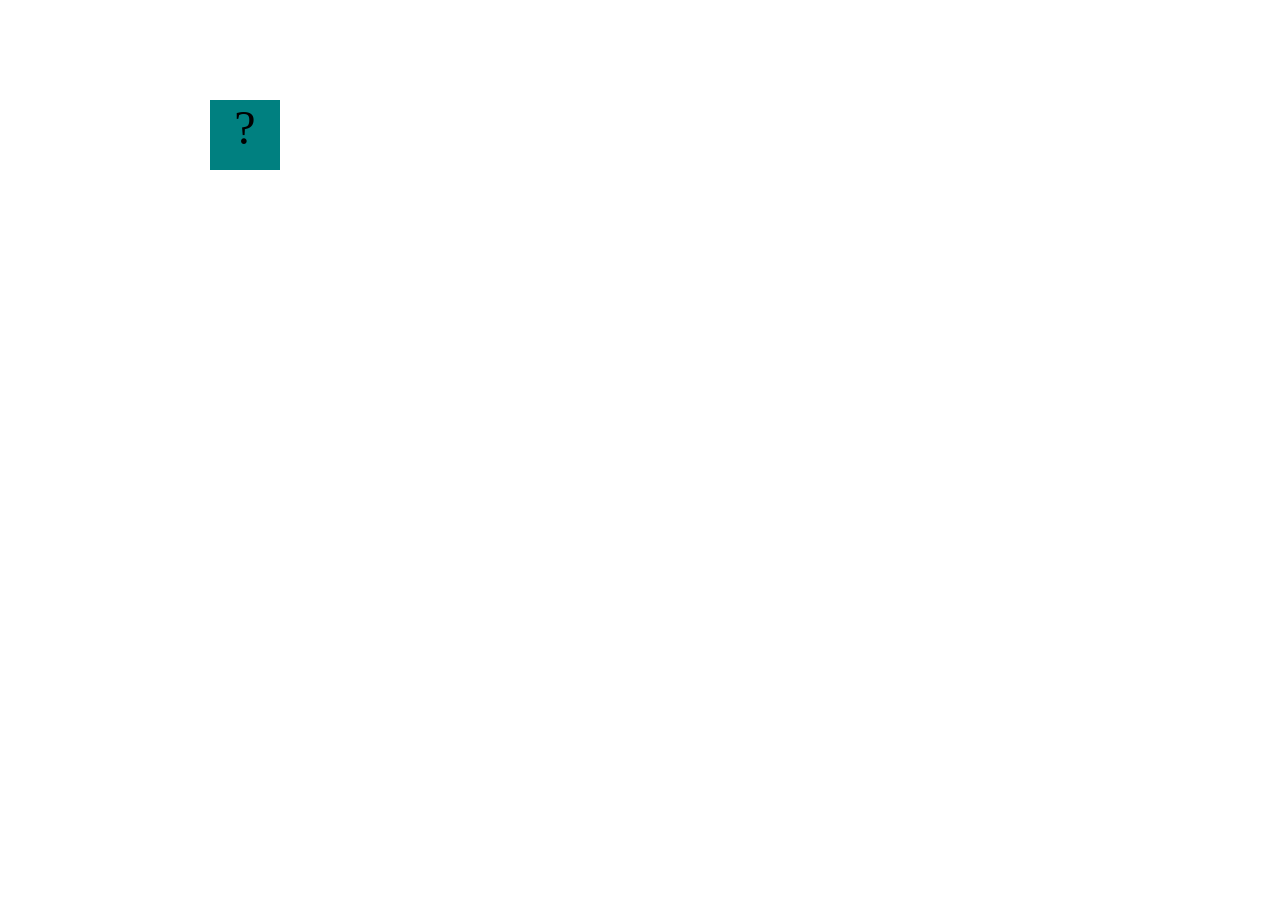
==== fsd-projects/bouncing-box/index.html @ 3c217164 "bouncing-box" ====
<!DOCTYPE html>
<html>
  <head>
    <meta charset="utf-8" />
    <title>Bouncing Box</title>
    <script src="jquery.min.js"></script>
    <style>
      .box {
        width: 70px;
        height: 70px;
        background-color: teal;
        font-size: 300%;
        text-align: center;
        user-select: none;
        display: block;
        position: absolute;
        top: 100px;
        /* Change me! */
        left: 0px;
      }

      .board {
        height: 100vh;
      }
    </style>
    <!-- 	<script src="//cdnjs.cloudflare.com/ajax/libs/jquery/2.1.1/jquery.min.js"></script> -->
  </head>

  <body class="board">
    <!-- HTML for the box -->
    <div class="box">?</div>

    <script>
      (function () {
        "use strict";
        /* global jQuery */

        //////////////////////////////////////////////////////////////////
        /////////////////// SETUP DO NOT DELETE //////////////////////////
        //////////////////////////////////////////////////////////////////

        var box = jQuery(".box"); // reference to the HTML .box element
        var board = jQuery(".board"); // reference to the HTML .board element
        var boardWidth = board.width(); // the maximum X-Coordinate of the screen

        // update the boardWidth variable when the window is resized
        jQuery(window).on("resize", function () {
          boardWidth = board.width();
        });

        // Every 50 milliseconds, call the update Function (see below)
        setInterval(update, 50);

        // Every time the box is clicked, call the handleBoxClick Function (see below)
        box.on("click", handleBoxClick);

        // moves the Box to a new position on the screen along the X-Axis
        function moveBoxTo(newPositionX) {
          box.css("left", newPositionX);
        }

        // changes the text displayed on the Box
        function changeBoxText(newText) {
          box.text(newText);
        }

        //////////////////////////////////////////////////////////////////
        /////////////////// YOUR CODE BELOW HERE /////////////////////////
        //////////////////////////////////////////////////////////////////

        // TODO 2 - Variable declarations
var positionX = 0;




        /**
         * This Function will be called 20 times/second.
         * Each time it is called, it should move the Box to a new location.
         * If the box drifts off the screen, turn it around!
         */
        function update() {
 moveBoxTo(positionX)
        positionX += 10

          
        }

        /**
         * This Function will be called each time the box is clicked.
         * Each time it is called, it should perform each of the following actions:
         * - increase the points total
         * - increase the speed
         * - move the box to the left side of the screen.
         */
        function handleBoxClick(positionX = 0) {
changeBoxText(0)



        }


        
      })();
    </script>
  </body>
</html>
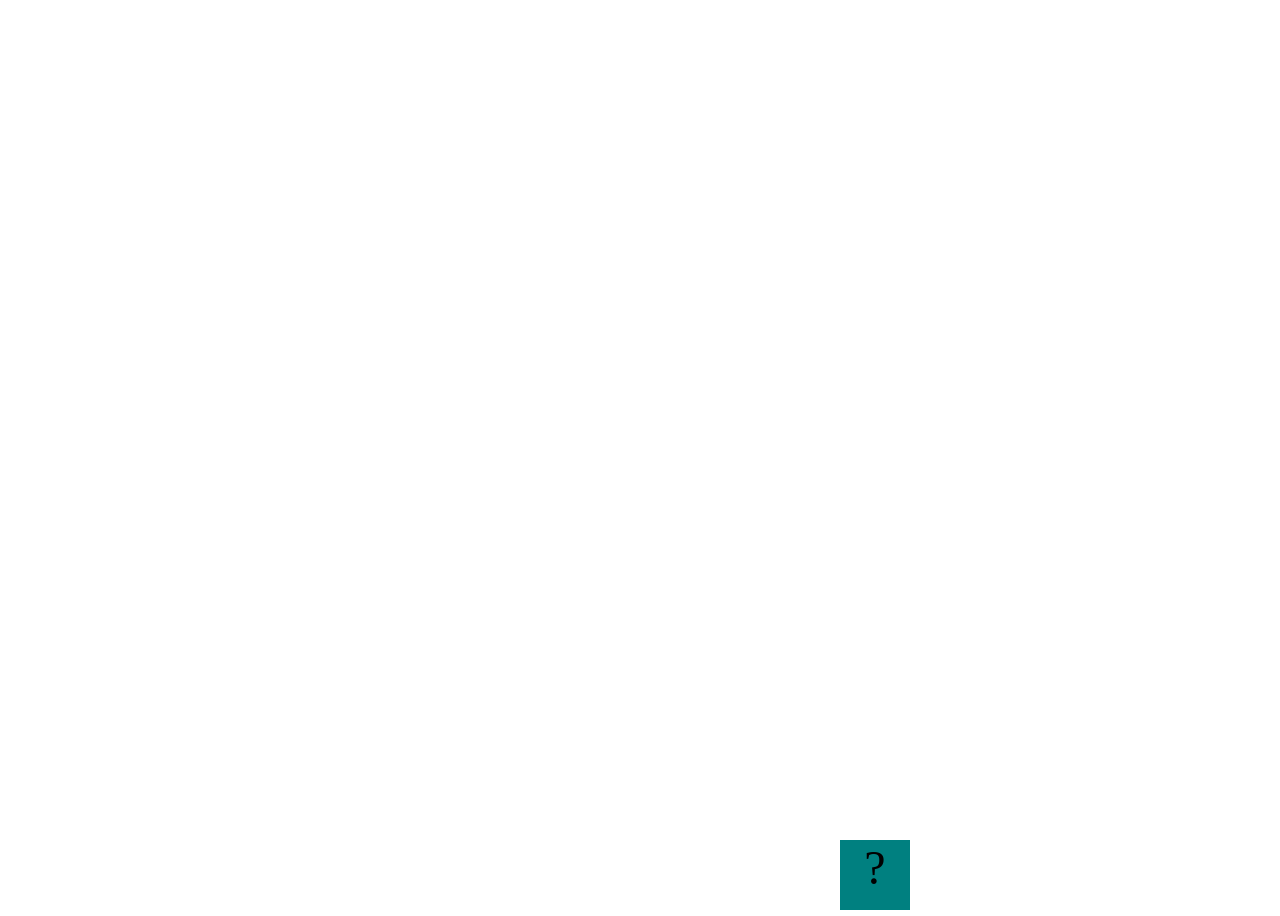
==== commit 28a4cdf3: "bouncing box unfinshed" ====
--- a/fsd-projects/bouncing-box/index.html
+++ b/fsd-projects/bouncing-box/index.html
@@ -55,8 +55,10 @@
         box.on("click", handleBoxClick);
 
         // moves the Box to a new position on the screen along the X-Axis
-        function moveBoxTo(newPositionX) {
+        function moveBoxTo(newPositionX, newPositionY) {
           box.css("left", newPositionX);
+          box.css("top", newPositionY);
+
         }
 
         // changes the text displayed on the Box
@@ -70,19 +72,31 @@
 
         // TODO 2 - Variable declarations
 var positionX = 0;
-
-
-
-
+var points = 0;
+var speedX = 35;
+var positionY = 0;
+var speedY = 40;
+var boardHeight = jQuery(window).height();
+var randNum = Math.random() * 100;
         /**
          * This Function will be called 20 times/second.
          * Each time it is called, it should move the Box to a new location.
          * If the box drifts off the screen, turn it around!
          */
         function update() {
- moveBoxTo(positionX)
-        positionX += 10
-
+ moveBoxTo(positionX, positionY);
+        positionX += speedY;
+if (positionX >= boardWidth){
+  speedX *= -1
+}else if (positionX <= 0){
+  speedX *= -1
+}
+positionY += speedY;
+if (positionY >= boardWidth){
+  speedY *= -1
+}else if (positionY <= 0){
+  speedY *= -1
+}
           
         }
 
@@ -93,8 +107,14 @@
          * - increase the speed
          * - move the box to the left side of the screen.
          */
-        function handleBoxClick(positionX = 0) {
-changeBoxText(0)
+        function handleBoxClick() {
+         positionX = 0;
+         speedX += 3
+         speedX = 3 * points + 10;
+          positionY = 0;
+         speedY += 3
+         speedY = 3 * points + 10;
+changeBoxText(points++)
 
 
 
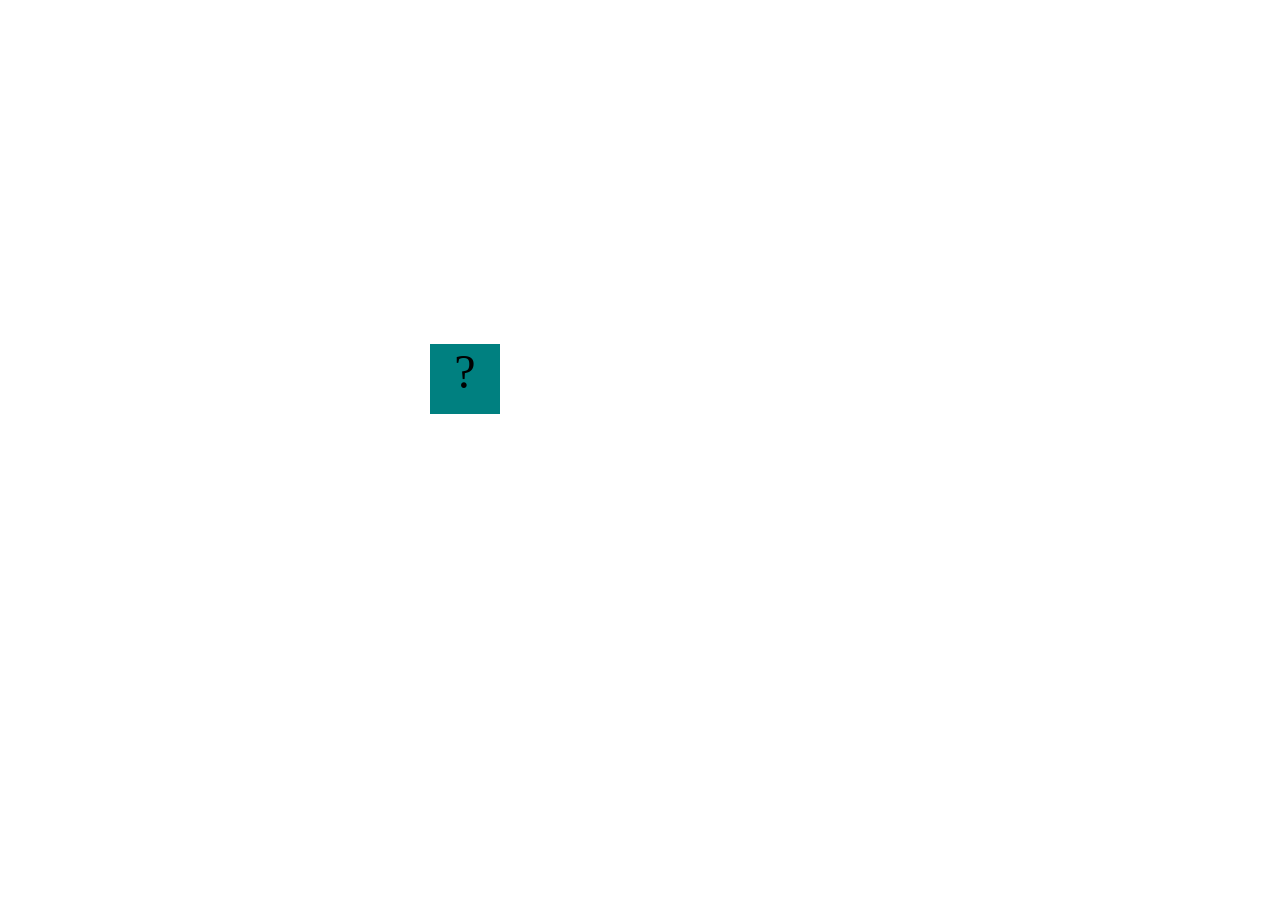
==== commit c6229e4c: "unfinished bouncing box" ====
--- a/fsd-projects/bouncing-box/index.html
+++ b/fsd-projects/bouncing-box/index.html
@@ -21,6 +21,8 @@
 
       .board {
         height: 100vh;
+        width: 93.5vh;
+        overflow: hidden;
       }
     </style>
     <!-- 	<script src="//cdnjs.cloudflare.com/ajax/libs/jquery/2.1.1/jquery.min.js"></script> -->
@@ -42,10 +44,11 @@
         var box = jQuery(".box"); // reference to the HTML .box element
         var board = jQuery(".board"); // reference to the HTML .board element
         var boardWidth = board.width(); // the maximum X-Coordinate of the screen
-
-        // update the boardWidth variable when the window is resized
+        var boardHeight = board.height();
+       // update the boardWidth variable when the window is resized
         jQuery(window).on("resize", function () {
           boardWidth = board.width();
+          boardHeight = jQuery(window).height;
         });
 
         // Every 50 milliseconds, call the update Function (see below)
@@ -72,12 +75,13 @@
 
         // TODO 2 - Variable declarations
 var positionX = 0;
-var points = 0;
-var speedX = 35;
+var points = 1;
+var speedX = 10;
 var positionY = 0;
-var speedY = 40;
+var speedY = 8;
 var boardHeight = jQuery(window).height();
 var randNum = Math.random() * 100;
+var interval = setInterval(update, 50);
         /**
          * This Function will be called 20 times/second.
          * Each time it is called, it should move the Box to a new location.
@@ -85,7 +89,7 @@
          */
         function update() {
  moveBoxTo(positionX, positionY);
-        positionX += speedY;
+        positionX += speedX;
 if (positionX >= boardWidth){
   speedX *= -1
 }else if (positionX <= 0){
@@ -108,18 +112,20 @@
          * - move the box to the left side of the screen.
          */
         function handleBoxClick() {
-         positionX = 0;
-         speedX += 3
-         speedX = 3 * points + 10;
-          positionY = 0;
-         speedY += 3
-         speedY = 3 * points + 10;
+         positionX = Math.random() * boardWidth;
+         speedX += 2
+         speedX = 2 * points + 10;
+          positionY = Math.random() * boardHeight;
+         speedY += 1
+         speedY = 1 * points + 10;
 changeBoxText(points++)
 
 
 
         }
-
+function endGame() {
+  clearInterval(interval);
+}
 
         
       })();
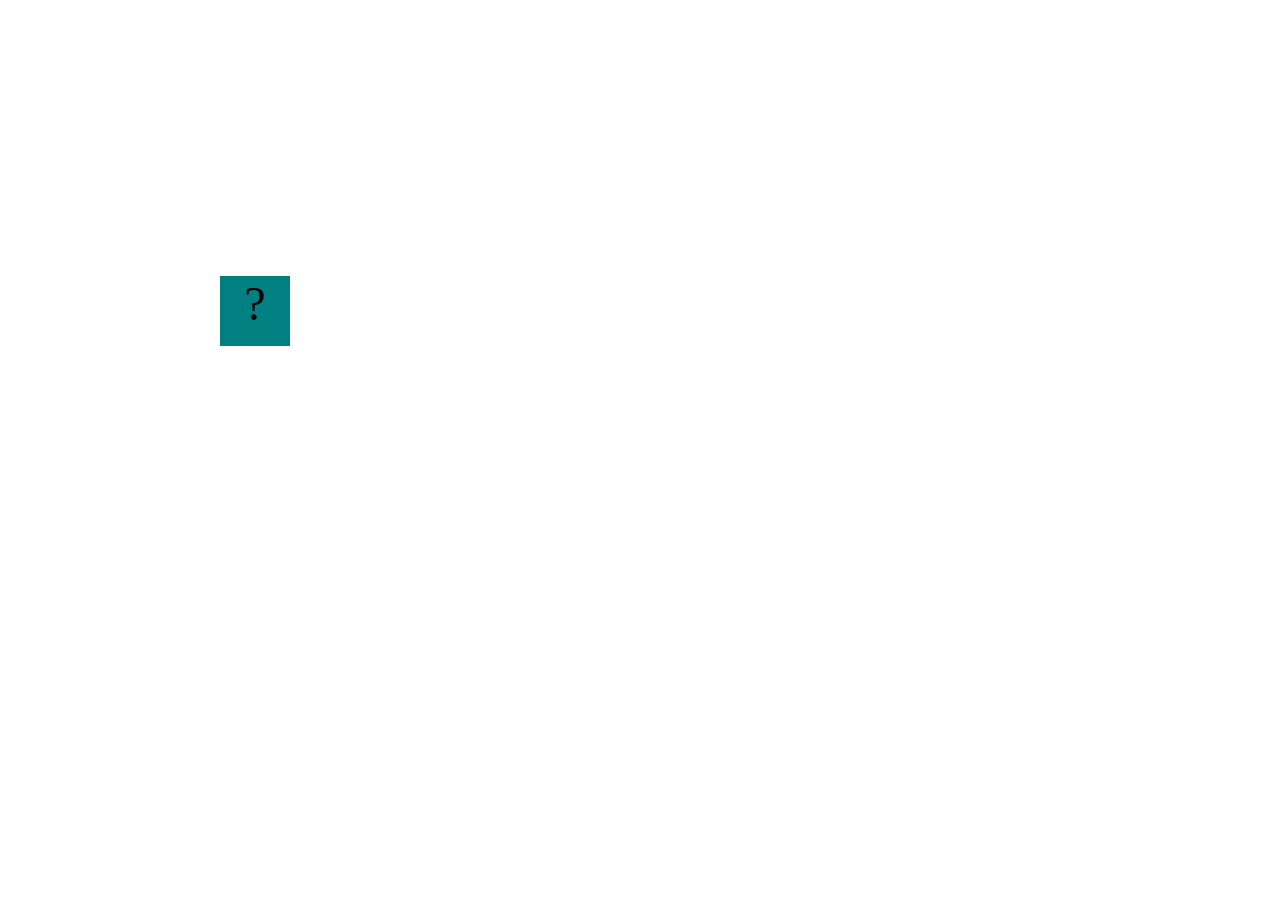
==== commit adc091dc: "circlelarity day 2, unfinished" ====
--- a/fsd-projects/bouncing-box/index.html
+++ b/fsd-projects/bouncing-box/index.html
@@ -21,7 +21,6 @@
 
       .board {
         height: 100vh;
-        width: 93.5vh;
         overflow: hidden;
       }
     </style>
@@ -44,11 +43,11 @@
         var box = jQuery(".box"); // reference to the HTML .box element
         var board = jQuery(".board"); // reference to the HTML .board element
         var boardWidth = board.width(); // the maximum X-Coordinate of the screen
-        var boardHeight = board.height();
+       
        // update the boardWidth variable when the window is resized
         jQuery(window).on("resize", function () {
           boardWidth = board.width();
-          boardHeight = jQuery(window).height;
+         
         });
 
         // Every 50 milliseconds, call the update Function (see below)
@@ -75,30 +74,34 @@
 
         // TODO 2 - Variable declarations
 var positionX = 0;
-var points = 1;
+var points = 0;
 var speedX = 10;
-var positionY = 0;
+var positionY = 100;
 var speedY = 8;
 var boardHeight = jQuery(window).height();
-var randNum = Math.random() * 100;
-var interval = setInterval(update, 50);
+var clicks = 0;
+
         /**
          * This Function will be called 20 times/second.
          * Each time it is called, it should move the Box to a new location.
          * If the box drifts off the screen, turn it around!
          */
         function update() {
+          positionY += speedY;
+           positionX += speedX;
  moveBoxTo(positionX, positionY);
-        positionX += speedX;
+       
 if (positionX >= boardWidth){
   speedX *= -1
-}else if (positionX <= 0){
+}
+ if (positionX <= 0){
   speedX *= -1
 }
-positionY += speedY;
-if (positionY >= boardWidth){
+
+if (positionY >= boardHeight){
   speedY *= -1
-}else if (positionY <= 0){
+}
+if (positionY <= 0){
   speedY *= -1
 }
           
@@ -112,20 +115,17 @@
          * - move the box to the left side of the screen.
          */
         function handleBoxClick() {
-         positionX = Math.random() * boardWidth;
-         speedX += 2
-         speedX = 2 * points + 10;
+         positionX = 0;
+         speedX += 1
+         speedX = 1 * points + 5;
           positionY = Math.random() * boardHeight;
          speedY += 1
-         speedY = 1 * points + 10;
+         speedY = 5 * points + 3;
 changeBoxText(points++)
 
 
 
         }
-function endGame() {
-  clearInterval(interval);
-}
 
         
       })();
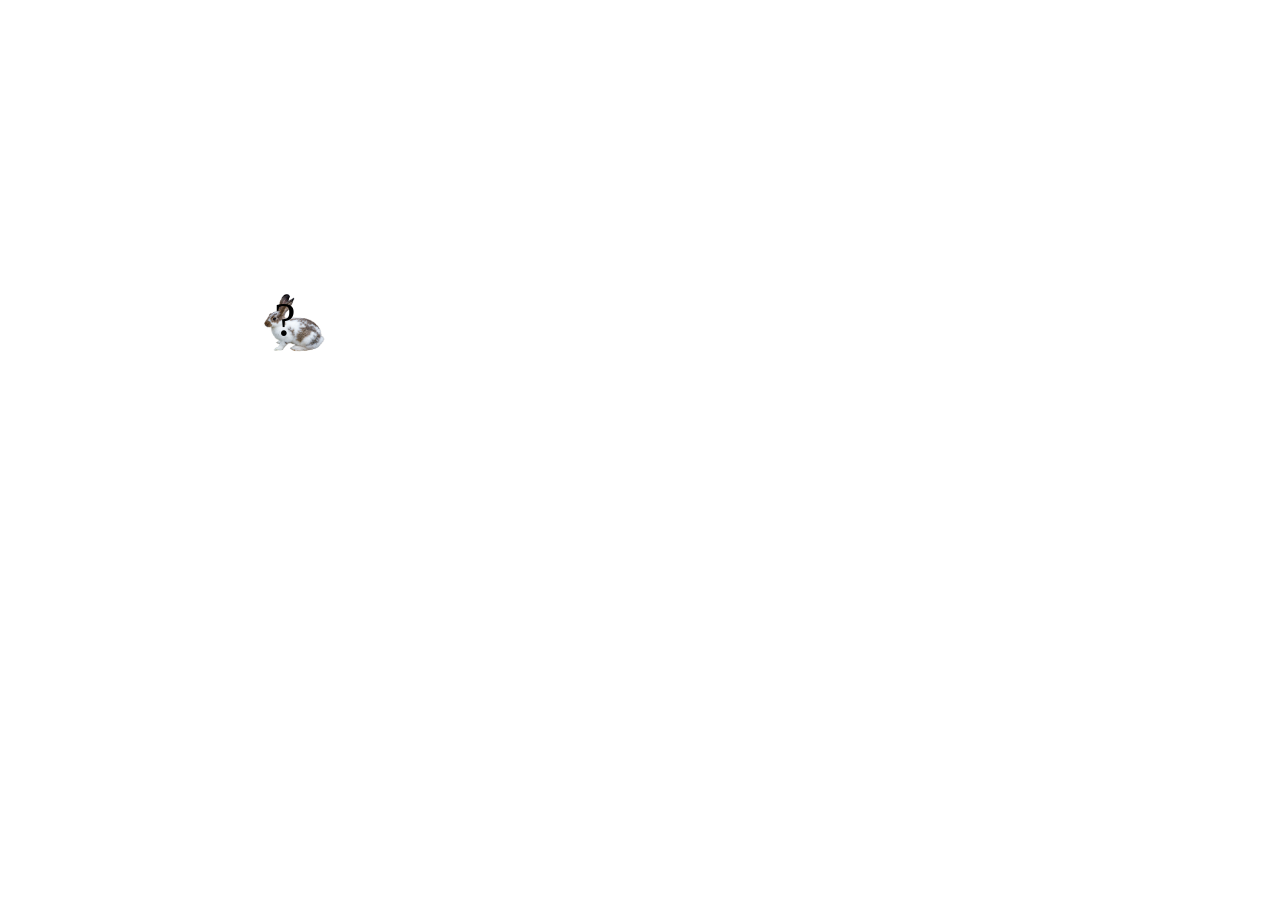
==== commit ce7a9fa1: "almost done bouncing box" ====
--- a/fsd-projects/bouncing-box/index.html
+++ b/fsd-projects/bouncing-box/index.html
@@ -1,134 +1,135 @@
 <!DOCTYPE html>
 <html>
-  <head>
-    <meta charset="utf-8" />
-    <title>Bouncing Box</title>
-    <script src="jquery.min.js"></script>
-    <style>
-      .box {
-        width: 70px;
-        height: 70px;
-        background-color: teal;
-        font-size: 300%;
-        text-align: center;
-        user-select: none;
-        display: block;
-        position: absolute;
-        top: 100px;
-        /* Change me! */
-        left: 0px;
+
+<head>
+  <meta charset="utf-8" />
+  <title>Bouncing Box</title>
+  <script src="jquery.min.js"></script>
+  <style>
+    .box {
+      width: 90px;
+      height: 70px;
+      background-image: url("images/bunny.png");
+      background-size: contain;
+      background-position: center;
+      font-size: 300%;
+      text-align: center;
+      user-select: none;
+      display: block;
+      position: absolute;
+      top: 100px;
+      /* Change me! */
+      left: 0px;
+    }
+
+    .board {
+      height: 100vh;
+      overflow: hidden;
+    }
+  </style>
+  <!-- 	<script src="//cdnjs.cloudflare.com/ajax/libs/jquery/2.1.1/jquery.min.js"></script> -->
+</head>
+
+<body class="board">
+  <!-- HTML for the box -->
+  <div class="box">?</div>
+
+  <script>
+    (function () {
+      "use strict";
+      /* global jQuery */
+
+      //////////////////////////////////////////////////////////////////
+      /////////////////// SETUP DO NOT DELETE //////////////////////////
+      //////////////////////////////////////////////////////////////////
+
+      var box = jQuery(".box"); // reference to the HTML .box element
+      var board = jQuery(".board"); // reference to the HTML .board element
+      var boardWidth = board.width(); // the maximum X-Coordinate of the screen
+
+      // update the boardWidth variable when the window is resized
+      jQuery(window).on("resize", function () {
+        boardWidth = board.width();
+
+      });
+
+      // Every 50 milliseconds, call the update Function (see below)
+      setInterval(update, 50);
+
+      // Every time the box is clicked, call the handleBoxClick Function (see below)
+      box.on("click", handleBoxClick);
+
+      // moves the Box to a new position on the screen along the X-Axis
+      function moveBoxTo(newPositionX, newPositionY) {
+        box.css("left", newPositionX);
+        box.css("top", newPositionY);
+
       }
 
-      .board {
-        height: 100vh;
-        overflow: hidden;
+      // changes the text displayed on the Box
+      function changeBoxText(newText) {
+        box.text(newText);
       }
-    </style>
-    <!-- 	<script src="//cdnjs.cloudflare.com/ajax/libs/jquery/2.1.1/jquery.min.js"></script> -->
-  </head>
 
-  <body class="board">
-    <!-- HTML for the box -->
-    <div class="box">?</div>
+      //////////////////////////////////////////////////////////////////
+      /////////////////// YOUR CODE BELOW HERE /////////////////////////
+      //////////////////////////////////////////////////////////////////
 
-    <script>
-      (function () {
-        "use strict";
-        /* global jQuery */
+      // TODO 2 - Variable declarations
+      var positionX = 0;
+      var points = 0;
+      var speedX = 10;
+      var positionY = 100;
+      var speedY = 8;
+      var boardHeight = jQuery(window).height();
+      var clicks = 0;
 
-        //////////////////////////////////////////////////////////////////
-        /////////////////// SETUP DO NOT DELETE //////////////////////////
-        //////////////////////////////////////////////////////////////////
+      /**
+       * This Function will be called 20 times/second.
+       * Each time it is called, it should move the Box to a new location.
+       * If the box drifts off the screen, turn it around!
+       */
+      function update() {
+        positionY += speedY;
+        positionX += speedX;
+        moveBoxTo(positionX, positionY);
 
-        var box = jQuery(".box"); // reference to the HTML .box element
-        var board = jQuery(".board"); // reference to the HTML .board element
-        var boardWidth = board.width(); // the maximum X-Coordinate of the screen
-       
-       // update the boardWidth variable when the window is resized
-        jQuery(window).on("resize", function () {
-          boardWidth = board.width();
-         
-        });
-
-        // Every 50 milliseconds, call the update Function (see below)
-        setInterval(update, 50);
-
-        // Every time the box is clicked, call the handleBoxClick Function (see below)
-        box.on("click", handleBoxClick);
-
-        // moves the Box to a new position on the screen along the X-Axis
-        function moveBoxTo(newPositionX, newPositionY) {
-          box.css("left", newPositionX);
-          box.css("top", newPositionY);
-
+        if (positionX > boardWidth) {
+          speedX *= -1
+        }
+        if (positionX < 0) {
+          speedX *= -1
         }
 
-        // changes the text displayed on the Box
-        function changeBoxText(newText) {
-          box.text(newText);
+        if (positionY >= boardHeight) {
+          speedY *= -1
+        }
+        if (positionY <= 0) {
+          speedY *= -1
         }
 
-        //////////////////////////////////////////////////////////////////
-        /////////////////// YOUR CODE BELOW HERE /////////////////////////
-        //////////////////////////////////////////////////////////////////
+      }
 
-        // TODO 2 - Variable declarations
-var positionX = 0;
-var points = 0;
-var speedX = 10;
-var positionY = 100;
-var speedY = 8;
-var boardHeight = jQuery(window).height();
-var clicks = 0;
-
-        /**
-         * This Function will be called 20 times/second.
-         * Each time it is called, it should move the Box to a new location.
-         * If the box drifts off the screen, turn it around!
-         */
-        function update() {
-          positionY += speedY;
-           positionX += speedX;
- moveBoxTo(positionX, positionY);
-       
-if (positionX >= boardWidth){
-  speedX *= -1
-}
- if (positionX <= 0){
-  speedX *= -1
-}
-
-if (positionY >= boardHeight){
-  speedY *= -1
-}
-if (positionY <= 0){
-  speedY *= -1
-}
-          
-        }
-
-        /**
-         * This Function will be called each time the box is clicked.
-         * Each time it is called, it should perform each of the following actions:
-         * - increase the points total
-         * - increase the speed
-         * - move the box to the left side of the screen.
-         */
-        function handleBoxClick() {
-         positionX = 0;
-         speedX += 1
-         speedX = 1 * points + 5;
-          positionY = Math.random() * boardHeight;
-         speedY += 1
-         speedY = 5 * points + 3;
-changeBoxText(points++)
+      /**
+       * This Function will be called each time the box is clicked.
+       * Each time it is called, it should perform each of the following actions:
+       * - increase the points total
+       * - increase the speed
+       * - move the box to the left side of the screen.
+       */
+      function handleBoxClick() {
+        positionX = 0;
+        speedX = 1 * points + 5;
+        points += 1;
+        changeBoxText(points);
 
 
 
-        }
+      }
 
-        
-      })();
-    </script>
-  </body>
-</html>
+
+    })();
+  </script>
+</body>
+
+</html>
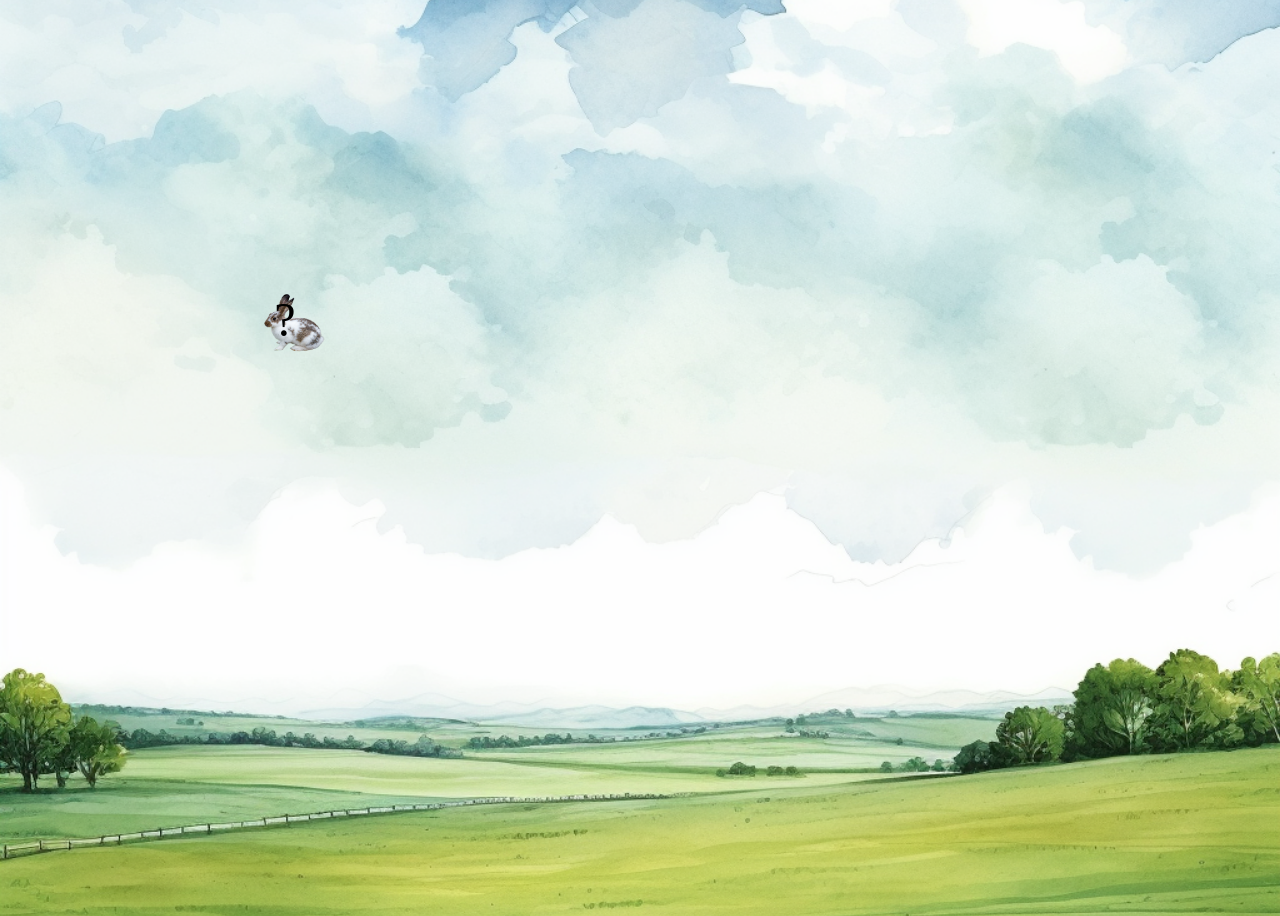
==== commit cfad85c9: "Finished Bouncing Box" ====
--- a/fsd-projects/bouncing-box/index.html
+++ b/fsd-projects/bouncing-box/index.html
@@ -25,6 +25,9 @@
     .board {
       height: 100vh;
       overflow: hidden;
+      background-image: url("images/farmground.png");
+      background-size: cover;
+      background-position: center;
     }
   </style>
   <!-- 	<script src="//cdnjs.cloudflare.com/ajax/libs/jquery/2.1.1/jquery.min.js"></script> -->
@@ -119,7 +122,7 @@
        */
       function handleBoxClick() {
         positionX = 0;
-        speedX = 1 * points + 5;
+        speedX = 1 * points + 12;
         points += 1;
         changeBoxText(points);
 
